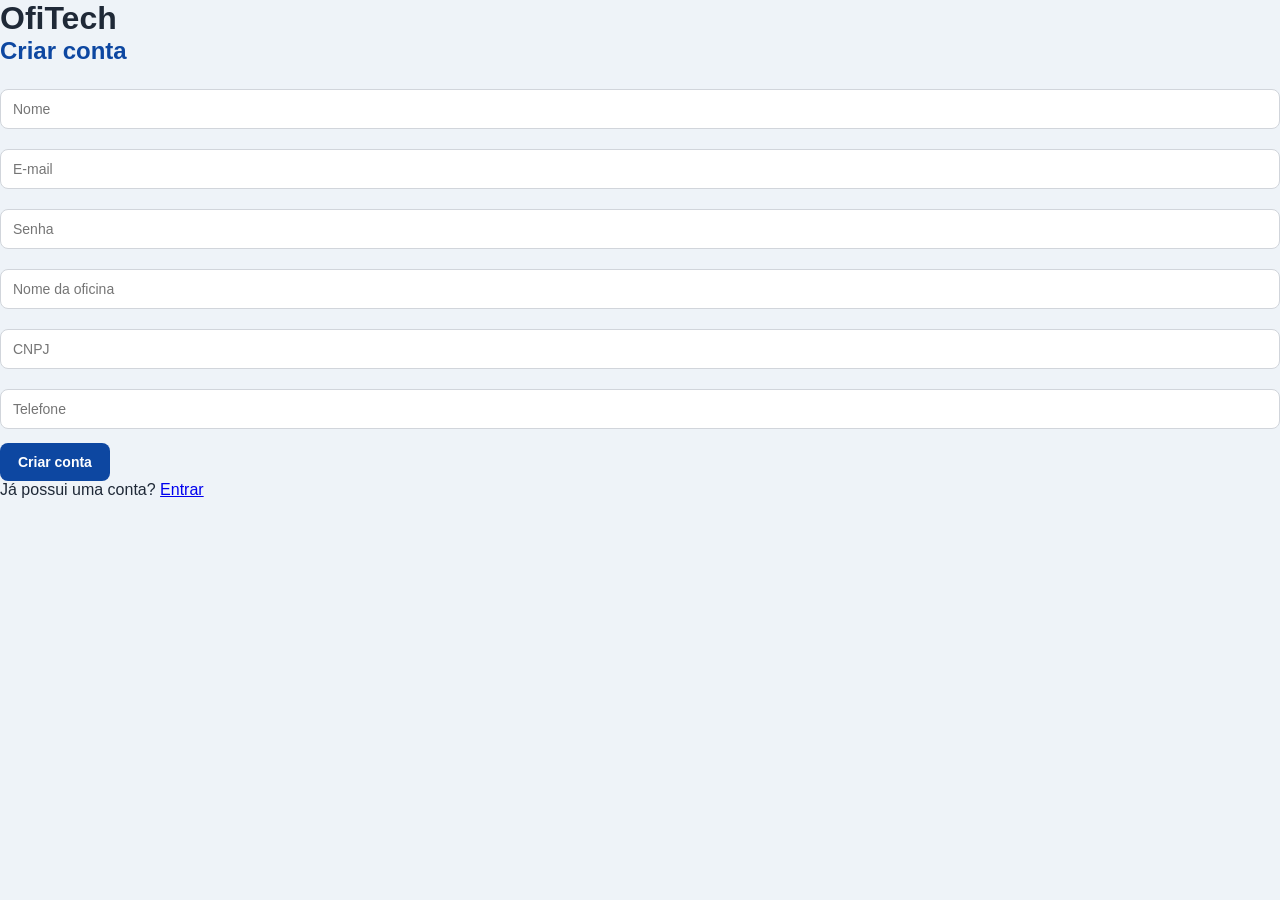
==== ofitech/src/main/resources/static/cadastro.html @ 3eb90c18 "feat: separa dados por oficina e corrige cadastro de empresa" ====
<!DOCTYPE html>
<html lang="pt-BR">

<head>
    <meta charset="UTF-8">
    <meta name="viewport" content="width=device-width, initial-scale=1.0">

    <title>OfiTech - Criar conta</title>

    <link rel="stylesheet" href="style.css">
</head>

<body>

    <div class="login-container">

        <h1>OfiTech</h1>

        <h2>Criar conta</h2>

        <form id="formCadastro">

            <input type="text" id="nome" placeholder="Nome" required>

            <input type="email" id="email" placeholder="E-mail" required>

            <input type="password" id="senha" placeholder="Senha" required>

            <input type="text" id="nomeOficina" placeholder="Nome da oficina" required>

            <input type="text" id="cnpj" placeholder="CNPJ">

            <input type="text" id="telefone" placeholder="Telefone">

            <button type="submit">Criar conta</button>

        </form>

        <p>
            Já possui uma conta?
            <a href="/login.html">Entrar</a>
        </p>

    </div>

    <script>

        document.getElementById("formCadastro").addEventListener("submit", async function(event) {

            event.preventDefault();

            const cadastro = {

                nome: document.getElementById("nome").value,
                email: document.getElementById("email").value,
                senha: document.getElementById("senha").value,
                nomeOficina: document.getElementById("nomeOficina").value,
                cnpj: document.getElementById("cnpj").value,
                telefone: document.getElementById("telefone").value

            };

            try {

                const resposta = await fetch("/cadastro", {

                    method: "POST",

                    headers: {
                        "Content-Type": "application/json"
                    },

                    body: JSON.stringify(cadastro)

                });

                if (resposta.ok) {

                    alert("Conta criada com sucesso!");

                } else {

                    alert("Não foi possível criar a conta.");

                }

            } catch (erro) {

                console.error(erro);

                alert("Erro ao conectar com o OfiTech.");

            }

        });

    </script>

</body>

</html>
---- ofitech/src/main/resources/static/style.css ----
* {
    margin: 0;
    padding: 0;
    box-sizing: border-box;
}

body {
    font-family: Arial, sans-serif;
    background: #eef3f8;
    color: #1f2937;
}

.topo {
    background: linear-gradient(135deg, #0d47a1, #1565c0);
    color: white;
    text-align: center;
    padding: 28px 20px;
    box-shadow: 0 2px 8px #00000020;
}

.topo h1 {
    font-size: 36px;
    margin-bottom: 8px;
    font-weight: 700;
}

.topo p {
    margin-top: 6px;
    font-size: 15px;
    opacity: 0.9;
}

.container {
    width: 92%;
    max-width: 1150px;
    margin: 35px auto;
}

.boas-vindas {
    background: linear-gradient(135deg, #ffffff, #f8fafc);
    padding: 32px;
    border-radius: 16px;
    margin-bottom: 28px;
    border: 1px solid #e5e7eb;
    box-shadow: 0 4px 14px #00000012;
}

.boas-vindas h2 {
    color: #0d47a1;
    font-size: 27px;
    margin-bottom: 10px;
}

.boas-vindas p {
    color: #6b7280;
    font-size: 15px;
    line-height: 1.6;
    margin: 0;
}

.cards {
    display: grid;
    grid-template-columns: repeat(auto-fit, minmax(220px, 1fr));
    gap: 20px;
}

.card {
    background: #ffffff;
    padding: 28px;
    border-radius: 16px;
    border: 1px solid #e5e7eb;
    box-shadow: 0 4px 14px #0000000d;
    transition: 0.2s ease;
}

.card:hover {
    box-shadow: 0 8px 20px #00000014;
    transform: translateY(-3px);
}

.card h3 {
    color: #0d47a1;
    font-size: 20px;
    margin-bottom: 12px;
    font-weight: 700;
}

.card p {
    margin-bottom: 22px;
    color: #6b7280;
    line-height: 1.6;
    min-height: 48px;
}

.card button {
    width: 100%;
    padding: 11px 14px;
}
button {
    background: #0d47a1;
    color: white;
    border: none;
    padding: 11px 18px;
    border-radius: 8px;
    cursor: pointer;
    font-size: 14px;
    font-weight: 600;
    transition: 0.2s ease;
}

button:hover {
    background: #083477;
    transform: translateY(-1px);
}

button:hover {
    background: #083477;
}

button:disabled {
    background: #999;
    cursor: not-allowed;
}

.resultado {
    background: #ffffff;
    padding: 26px;
    border-radius: 16px;
    margin-top: 20px;
    border: 1px solid #e5e7eb;
    box-shadow: 0 5px 16px #0000000d;
    transition: 0.2s ease;
}

.resultado:hover {
    box-shadow: 0 6px 18px #00000014;
}

.resultado h3 {
    color: #0d47a1;
    font-size: 21px;
    margin-bottom: 18px;
    padding-bottom: 12px;
    border-bottom: 1px solid #e5e7eb;
    font-weight: 700;
}

.resultado p {
    margin-bottom: 9px;
    line-height: 1.5;
    color: #4b5563;
}

.resultado strong {
    color: #1f2937;
    font-weight: 600;
}
#listaClientes {
    margin-top: 20px;
}

.cliente {
    border: 1px solid #e5e7eb;
    padding: 20px;
    margin-top: 14px;
    border-radius: 12px;
    background: #ffffff;
    box-shadow: 0 3px 10px #0000000d;
    transition: 0.2s ease;
}

.cliente:hover {
    box-shadow: 0 4px 12px #00000015;
    transform: translateY(-1px);
}
input,
select,
textarea {
    width: 100%;
    padding: 11px 12px;
    margin-top: 6px;
    margin-bottom: 14px;
    border: 1px solid #d1d5db;
    border-radius: 8px;
    font-size: 14px;
    background: #ffffff;
    color: #1f2937;
    outline: none;
    transition: 0.2s ease;
}

input:focus,
select:focus,
textarea:focus {
    border-color: #0d47a1;
    box-shadow: 0 0 0 3px #0d47a118;
}

textarea {
    min-height: 90px;
    resize: vertical;
}
h2 {
    color: #0d47a1;
    margin-bottom: 18px;
    font-size: 24px;
}

h3 {
    color: #1f2937;
    margin-bottom: 12px;
}
button + button {
    margin-left: 8px;
    margin-top: 5px;
}
#listaClientes,
#listaVeiculos,
#listaOrdensServico {
    margin-top: 20px;
}

#listaClientes > div,
#listaVeiculos > div,
#listaOrdensServico > div {
    margin-bottom: 15px;
}
strong {
    color: #0d47a1;
}

.resultado strong {
    font-weight: 600;
}

.resultado p {
    line-height: 1.6;
}
#listaOrdensServico strong {
    font-weight: 600;
}

#listaOrdensServico p:last-child {
    font-size: 18px;
    font-weight: 700;
    color: #0d47a1;
    margin-top: 15px;
}
.status-os {
    display: inline-flex;
    align-items: center;
    padding: 6px 12px;
    border-radius: 20px;
    font-size: 13px;
    font-weight: 700;
    letter-spacing: 0.2px;
    margin-top: 4px;
}

.status-os.aberta {
    background: #dbeafe;
    color: #1d4ed8;
}

.status-os.em-andamento {
    background: #fef3c7;
    color: #92400e;
}

.status-os.concluida,
.status-os.concluída {
    background: #dcfce7;
    color: #166534;
}

.status-os.cancelada {
    background: #fee2e2;
    color: #b91c1c;
}
.cabecalho-secao {
    display: flex;
    justify-content: space-between;
    align-items: center;
    gap: 20px;
    margin-bottom: 25px;
    padding-bottom: 20px;
    border-bottom: 1px solid #e5e7eb;
}

.cabecalho-secao h2 {
    margin-bottom: 6px;
}

.cabecalho-secao p {
    color: #6b7280;
    margin: 0;
}

.cabecalho-secao > div:last-child {
    display: flex;
    gap: 10px;
    flex-wrap: wrap;
}
#formularioOrdemServico {
    background: #f8fafc;
    border: 1px solid #e5e7eb;
    border-radius: 12px;
    padding: 24px;
    margin-bottom: 25px;
}

#formularioOrdemServico h3 {
    color: #0d47a1;
    font-size: 20px;
    margin-bottom: 20px;
    padding-bottom: 12px;
    border-bottom: 1px solid #e5e7eb;
}

#formularioOrdemServico form {
    display: flex;
    flex-direction: column;
}

#formularioOrdemServico label {
    font-weight: 600;
    color: #374151;
    margin-top: 6px;
}

#formularioOrdemServico form button[type="submit"],
#formularioOrdemServico .btn-cancelar {
    min-width: 190px;
    height: 44px;
    padding: 0 20px;
    font-size: 14px;
    font-weight: 600;
    border-radius: 8px;
}

#formularioOrdemServico form button[type="submit"] {
    background: #0d47a1;
    margin-top: 10px;
}

#formularioOrdemServico form button[type="submit"]:hover {
    background: #083477;
    transform: translateY(-1px);
}

#formularioOrdemServico .btn-cancelar {
    background: #e5e7eb;
    color: #374151;
}

#formularioOrdemServico .btn-cancelar:hover {
    background: #d1d5db;
    color: #1f2937;
}
#cadastroVeiculoNaOS {
    background: #ffffff;
    border: 1px solid #dbe3ee;
    border-radius: 10px;
    padding: 20px;
    margin: 10px 0 20px;
}

#cadastroVeiculoNaOS h4 {
    color: #0d47a1;
    font-size: 17px;
    margin-bottom: 16px;
    padding-bottom: 10px;
    border-bottom: 1px solid #e5e7eb;
}

#cadastroVeiculoNaOS label {
    display: block;
    margin-top: 8px;
}
#listaOrdensServico h4 {
    color: #374151;
    font-size: 16px;
    margin-top: 22px;
    margin-bottom: 12px;
}

#listaOrdensServico h4 + div {
    margin-top: 10px;
}

#listaOrdensServico [id^="itensOrdem-"] > div {
    background: #f8fafc;
    border: 1px solid #e5e7eb;
    border-radius: 10px;
    padding: 16px 18px;
    margin-bottom: 10px;
    transition: 0.2s ease;
}

#listaOrdensServico [id^="itensOrdem-"] > div:hover {
    background: #ffffff;
    border-color: #cbd5e1;
    box-shadow: 0 3px 10px #0000000d;
}

#listaOrdensServico [id^="itensOrdem-"] > div p {
    margin-bottom: 10px;
}

#listaOrdensServico [id^="itensOrdem-"] > div strong {
    color: #0d47a1;
}

#listaOrdensServico [id^="itensOrdem-"] > div button {
    font-size: 13px;
    padding: 7px 12px;
    border-radius: 7px;
    font-weight: 600;
}
#listaOrdensServico [id^="itensOrdem-"] > div button:last-of-type {
    background: #fee2e2;
    color: #b91c1c;
}

#listaOrdensServico [id^="itensOrdem-"] > div button:last-of-type:hover {
    background: #fecaca;
}

#listaOrdensServico [id^="itensOrdem-"] > div button + button {
    margin-left: 6px;
}
#listaOrdensServico [id^="itensOrdem-"] > hr {
    border: none;
    border-top: 1px solid #e5e7eb;
    margin: 18px 0 12px;
}

#listaOrdensServico [id^="itensOrdem-"] > p:last-child {
    text-align: right;
    font-size: 18px;
    color: #0d47a1;
    margin-bottom: 0;
}
#listaOrdensServico .resultado > p {
    margin-bottom: 10px;
}

#listaOrdensServico .resultado > p:last-of-type {
    margin-bottom: 0;
}
#listaOrdensServico .resultado > button {
    margin-top: 12px;
    font-size: 13px;
    padding: 9px 14px;
    border-radius: 7px;
}
#listaOrdensServico .resultado p:last-of-type {
    background: #f8fafc;
    border-left: 4px solid #0d47a1;
    padding: 10px 12px;
    border-radius: 6px;
}
.cliente h3 {
    color: #0d47a1;
    font-size: 18px;
    margin-bottom: 12px;
    font-weight: 700;
}
label {
    display: block;
    font-weight: 600;
    color: #374151;
    margin-top: 8px;
    margin-bottom: 4px;
}
.menu {
    display: flex;
    justify-content: center;
    gap: 8px;
    margin-top: 22px;
    flex-wrap: wrap;
}

.menu button {
    background: #ffffff18;
    border: 1px solid #ffffff30;
    padding: 9px 16px;
    border-radius: 7px;
    font-size: 13px;
    font-weight: 600;
}

.menu button:hover {
    background: #ffffff30;
    transform: translateY(-1px);
}
.card {
    position: relative;
    overflow: hidden;
}

.card::before {
    content: "";
    position: absolute;
    top: 0;
    left: 0;
    width: 100%;
    height: 4px;
    background: #0d47a1;
}
.card-clientes::before {
    background: #2563eb;
}
.card-veiculos::before {
    background: #1976d2;
}
.card-os::before {
    background: #3b82f6;
}
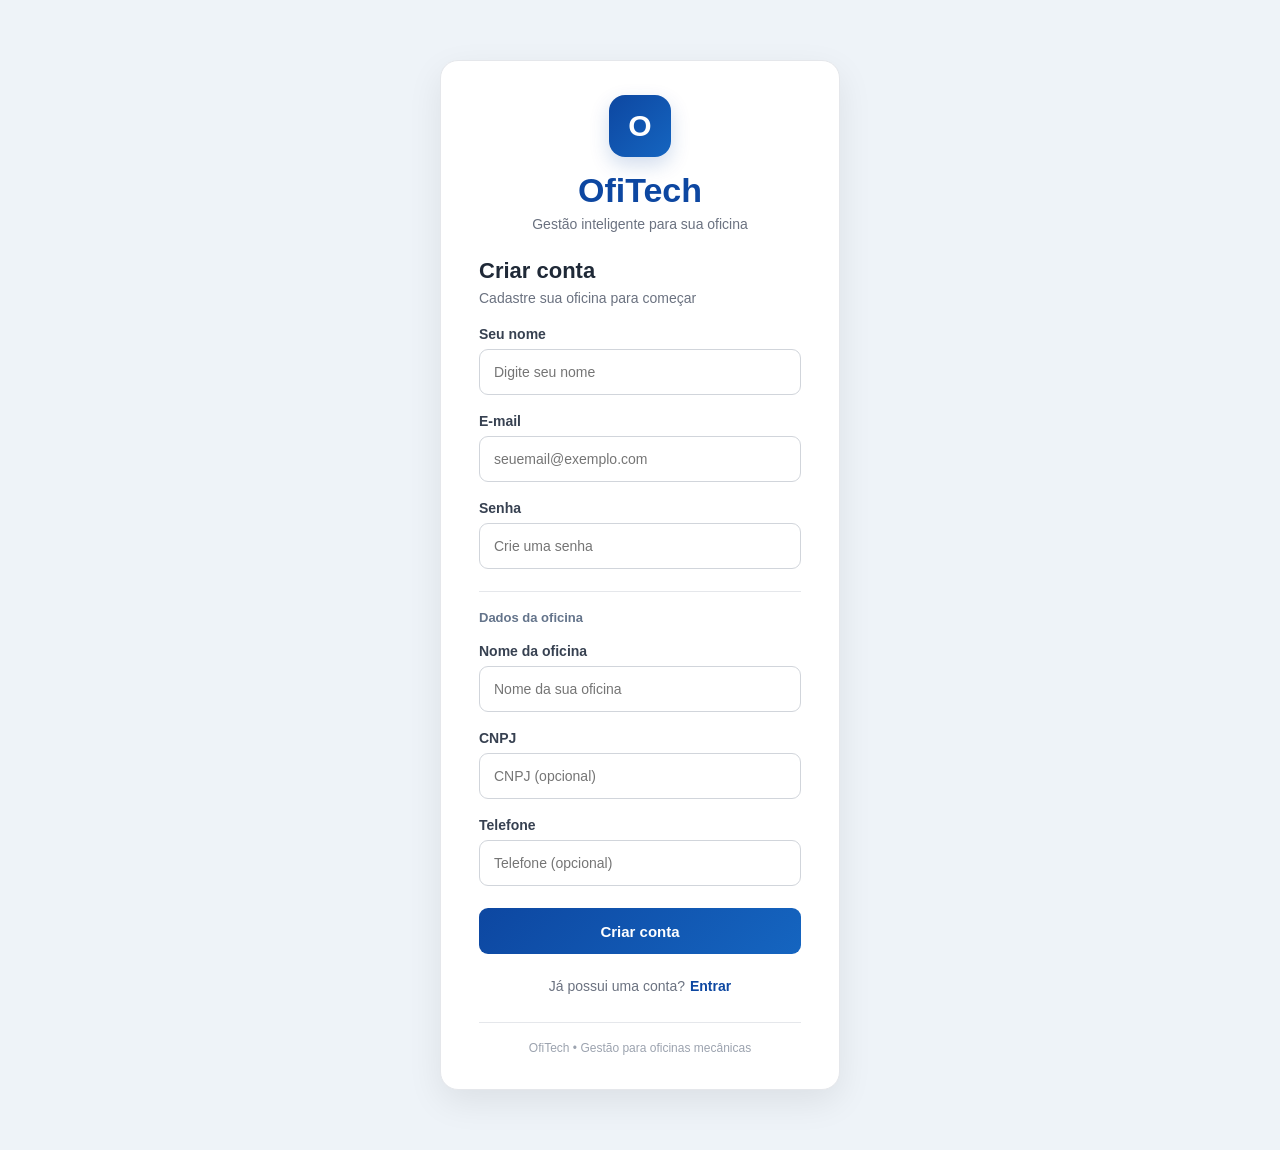
==== commit 31482b21: "feat: prepara OfiTech para deploy" ====
--- a/ofitech/src/main/resources/static/cadastro.html
+++ b/ofitech/src/main/resources/static/cadastro.html
@@ -1,4 +1,3 @@
-
 <!DOCTYPE html>
 <html lang="pt-BR">
 
@@ -13,34 +12,119 @@
 
 <body>
 
-    <div class="login-container">
+    <div class="login-container cadastro-container">
 
-        <h1>OfiTech</h1>
+        <div class="login-logo">
 
-        <h2>Criar conta</h2>
+            <div class="login-logo-icon">
+                O
+            </div>
+
+            <h1>OfiTech</h1>
+
+            <p>Gestão inteligente para sua oficina</p>
+
+        </div>
+
+        <div class="login-titulo">
+
+            <h2>Criar conta</h2>
+
+            <p>
+                Cadastre sua oficina para começar
+            </p>
+
+        </div>
 
         <form id="formCadastro">
 
-            <input type="text" id="nome" placeholder="Nome" required>
+            <label for="nome">
+                Seu nome
+            </label>
 
-            <input type="email" id="email" placeholder="E-mail" required>
+            <input
+                type="text"
+                id="nome"
+                placeholder="Digite seu nome"
+                required
+            >
 
-            <input type="password" id="senha" placeholder="Senha" required>
+            <label for="email">
+                E-mail
+            </label>
 
-            <input type="text" id="nomeOficina" placeholder="Nome da oficina" required>
+            <input
+                type="email"
+                id="email"
+                placeholder="seuemail@exemplo.com"
+                required
+            >
 
-            <input type="text" id="cnpj" placeholder="CNPJ">
+            <label for="senha">
+                Senha
+            </label>
 
-            <input type="text" id="telefone" placeholder="Telefone">
+            <input
+                type="password"
+                id="senha"
+                placeholder="Crie uma senha"
+                required
+            >
 
-            <button type="submit">Criar conta</button>
+            <div class="cadastro-divisao">
+                Dados da oficina
+            </div>
+
+            <label for="nomeOficina">
+                Nome da oficina
+            </label>
+
+            <input
+                type="text"
+                id="nomeOficina"
+                placeholder="Nome da sua oficina"
+                required
+            >
+
+            <label for="cnpj">
+                CNPJ
+            </label>
+
+            <input
+                type="text"
+                id="cnpj"
+                placeholder="CNPJ (opcional)"
+            >
+
+            <label for="telefone">
+                Telefone
+            </label>
+
+            <input
+                type="text"
+                id="telefone"
+                placeholder="Telefone (opcional)"
+            >
+
+            <button type="submit">
+                Criar conta
+            </button>
 
         </form>
 
-        <p>
-            Já possui uma conta?
-            <a href="/login.html">Entrar</a>
-        </p>
+        <div class="login-cadastro">
+
+            <span>Já possui uma conta?</span>
+
+            <a href="/login.html">
+                Entrar
+            </a>
+
+        </div>
+
+        <div class="login-rodape">
+            OfiTech • Gestão para oficinas mecânicas
+        </div>
 
     </div>
 
@@ -99,5 +183,4 @@
 
 </body>
 
-</html>
-
+</html>
--- a/ofitech/src/main/resources/static/style.css
+++ b/ofitech/src/main/resources/static/style.css
@@ -474,25 +474,52 @@
     margin-bottom: 4px;
 }
 .menu {
+    position: relative;
     display: flex;
     justify-content: center;
-    gap: 8px;
+    align-items: center;
+    gap: 10px;
     margin-top: 22px;
-    flex-wrap: wrap;
+    margin-bottom: 10px;
 }
 
 .menu button {
-    background: #ffffff18;
-    border: 1px solid #ffffff30;
-    padding: 9px 16px;
-    border-radius: 7px;
-    font-size: 13px;
-    font-weight: 600;
+    width: 150px;
+    height: 42px;
+    display: flex;
+    align-items: center;
+    justify-content: center;
+    box-sizing: border-box;
+    background: #0d47a1;
+    color: #ffffff;
+    border: 1px solid #0d47a1;
+    border-radius: 8px;
+    font-size: 14px;
+    font-weight: 600;
+    padding: 0;
+    margin: 0;
 }
 
 .menu button:hover {
-    background: #ffffff30;
-    transform: translateY(-1px);
+    background: #083477;
+    border-color: #083477;
+}
+
+.menu button:last-child {
+    position: fixed;
+    top: 15px;
+    right: 20px;
+    width: 75px;
+    height: 34px;
+    background: #fee2e2;
+    color: #b91c1c;
+    border: 1px solid #fecaca;
+    z-index: 1000;
+}
+
+.menu button:last-child:hover {
+    background: #fecaca;
+    color: #991b1b;
 }
 .card {
     position: relative;
@@ -516,4 +543,296 @@
 }
 .card-os::before {
     background: #3b82f6;
+}
+.login-container {
+    width: 90%;
+    max-width: 400px;
+    margin: 60px auto;
+    padding: 34px 38px;
+    background: #ffffff;
+    border: 1px solid #e5e7eb;
+    border-radius: 18px;
+    box-shadow: 0 12px 35px #00000014;
+}
+
+.login-container h1 {
+    text-align: center;
+    color: #0d47a1;
+    font-size: 34px;
+    margin-bottom: 8px;
+    font-weight: 800;
+}
+
+.login-container h2 {
+    text-align: center;
+    color: #374151;
+    font-size: 22px;
+    margin-bottom: 28px;
+}
+
+.login-container input {
+    width: 100%;
+    height: 46px;
+    padding: 0 14px;
+    margin-bottom: 14px;
+    border: 1px solid #d1d5db;
+    border-radius: 9px;
+    font-size: 14px;
+    background: #ffffff;
+    color: #1f2937;
+}
+
+.login-container input:focus {
+    border-color: #0d47a1;
+    box-shadow: 0 0 0 3px #0d47a118;
+}
+
+.login-container button {
+    width: 100%;
+    height: 46px;
+    margin-top: 6px;
+    background: linear-gradient(135deg, #0d47a1, #1565c0);
+    border-radius: 9px;
+    font-size: 15px;
+}
+
+.login-container button:hover {
+    background: linear-gradient(135deg, #083477, #0d47a1);
+    transform: translateY(-1px);
+}
+
+.login-container > p:last-child {
+    text-align: center;
+    margin-top: 24px;
+    color: #6b7280;
+    font-size: 14px;
+}
+
+.login-container a {
+    color: #0d47a1;
+    font-weight: 600;
+    text-decoration: none;
+}
+
+.login-container a:hover {
+    text-decoration: underline;
+}
+
+.mensagem-erro {
+    background: #fef2f2;
+    border: 1px solid #fecaca;
+    color: #b91c1c;
+    padding: 12px 14px;
+    border-radius: 9px;
+    margin-bottom: 18px;
+    font-size: 14px;
+    text-align: center;
+}
+
+.login-erro {
+    text-align: center;
+}
+
+.login-erro .icone-erro {
+    width: 58px;
+    height: 58px;
+    margin: 0 auto 20px;
+    border-radius: 50%;
+    background: #fee2e2;
+    color: #b91c1c;
+    display: flex;
+    align-items: center;
+    justify-content: center;
+    font-size: 28px;
+    font-weight: 700;
+}
+
+.login-erro h2 {
+    margin-bottom: 12px;
+}
+
+.login-erro p {
+    color: #6b7280;
+    line-height: 1.6;
+    margin-bottom: 25px;
+}
+
+.login-erro a {
+    display: inline-flex;
+    align-items: center;
+    justify-content: center;
+    width: 100%;
+    height: 46px;
+    background: linear-gradient(135deg, #0d47a1, #1565c0);
+    color: #ffffff;
+    border-radius: 9px;
+    text-decoration: none;
+    font-size: 14px;
+    font-weight: 600;
+}
+
+.login-erro a:hover {
+    background: linear-gradient(135deg, #083477, #0d47a1);
+}
+.login-logo {
+    text-align: center;
+    margin-bottom: 26px;
+}
+
+.login-logo-icon {
+    width: 62px;
+    height: 62px;
+    margin: 0 auto 14px;
+    display: flex;
+    align-items: center;
+    justify-content: center;
+    border-radius: 16px;
+    background: linear-gradient(135deg, #0d47a1, #1565c0);
+    color: #ffffff;
+    font-size: 30px;
+    font-weight: 800;
+    box-shadow: 0 8px 20px #0d47a130;
+}
+
+.login-logo h1 {
+    margin-bottom: 6px;
+}
+
+.login-logo p {
+    color: #6b7280;
+    font-size: 14px;
+}
+
+.login-titulo {
+    margin-bottom: 20px;
+}
+
+.login-titulo h2 {
+    text-align: left;
+    margin-bottom: 6px;
+    color: #1f2937;
+}
+
+.login-titulo p {
+    color: #6b7280;
+    font-size: 14px;
+}
+
+.login-container form label {
+    display: block;
+    margin-top: 4px;
+    margin-bottom: 7px;
+    color: #374151;
+    font-size: 14px;
+    font-weight: 600;
+}
+
+.login-container form input {
+    margin-top: 0;
+}
+
+.login-container form button {
+    margin-top: 8px;
+}
+
+.login-cadastro {
+    display: flex;
+    justify-content: center;
+    align-items: center;
+    gap: 5px;
+    margin-top: 24px;
+    color: #6b7280;
+    font-size: 14px;
+}
+
+.login-cadastro a {
+    color: #0d47a1;
+    font-weight: 700;
+}
+
+.login-rodape {
+    margin-top: 28px;
+    padding-top: 18px;
+    border-top: 1px solid #e5e7eb;
+    text-align: center;
+    color: #9ca3af;
+    font-size: 12px;
+}
+/* TELA INICIAL */
+
+.boas-vindas {
+    text-align: center;
+    padding: 38px 30px;
+}
+
+.boas-vindas h2 {
+    font-size: 28px;
+    margin-bottom: 10px;
+}
+
+.boas-vindas p {
+    max-width: 650px;
+    margin: 0 auto;
+}
+
+.cards {
+    grid-template-columns: repeat(3, 1fr);
+    align-items: stretch;
+}
+
+.card {
+    min-height: 230px;
+    display: flex;
+    flex-direction: column;
+}
+
+.card h3 {
+    margin-top: 4px;
+}
+
+.card p {
+    flex: 1;
+}
+
+.card button {
+    margin-top: auto;
+    height: 44px;
+}
+.cadastro-divisao {
+    margin: 8px 0 18px;
+    padding-top: 18px;
+    border-top: 1px solid #e5e7eb;
+    color: #64748b;
+    font-size: 13px;
+    font-weight: 700;
+}
+.boas-vindas {
+    text-align: left;
+    padding: 32px 34px;
+}
+
+.boas-vindas-texto {
+    max-width: 700px;
+}
+
+.boas-vindas-tag {
+    display: inline-block;
+    margin-bottom: 8px;
+    color: #1565c0;
+    font-size: 11px;
+    font-weight: 700;
+    letter-spacing: 1px;
+}
+
+.boas-vindas h2 {
+    margin-bottom: 8px;
+    color: #1e293b;
+    font-size: 28px;
+}
+
+.boas-vindas p {
+    margin: 0;
+    color: #64748b;
+    font-size: 15px;
+    line-height: 1.6;
 }
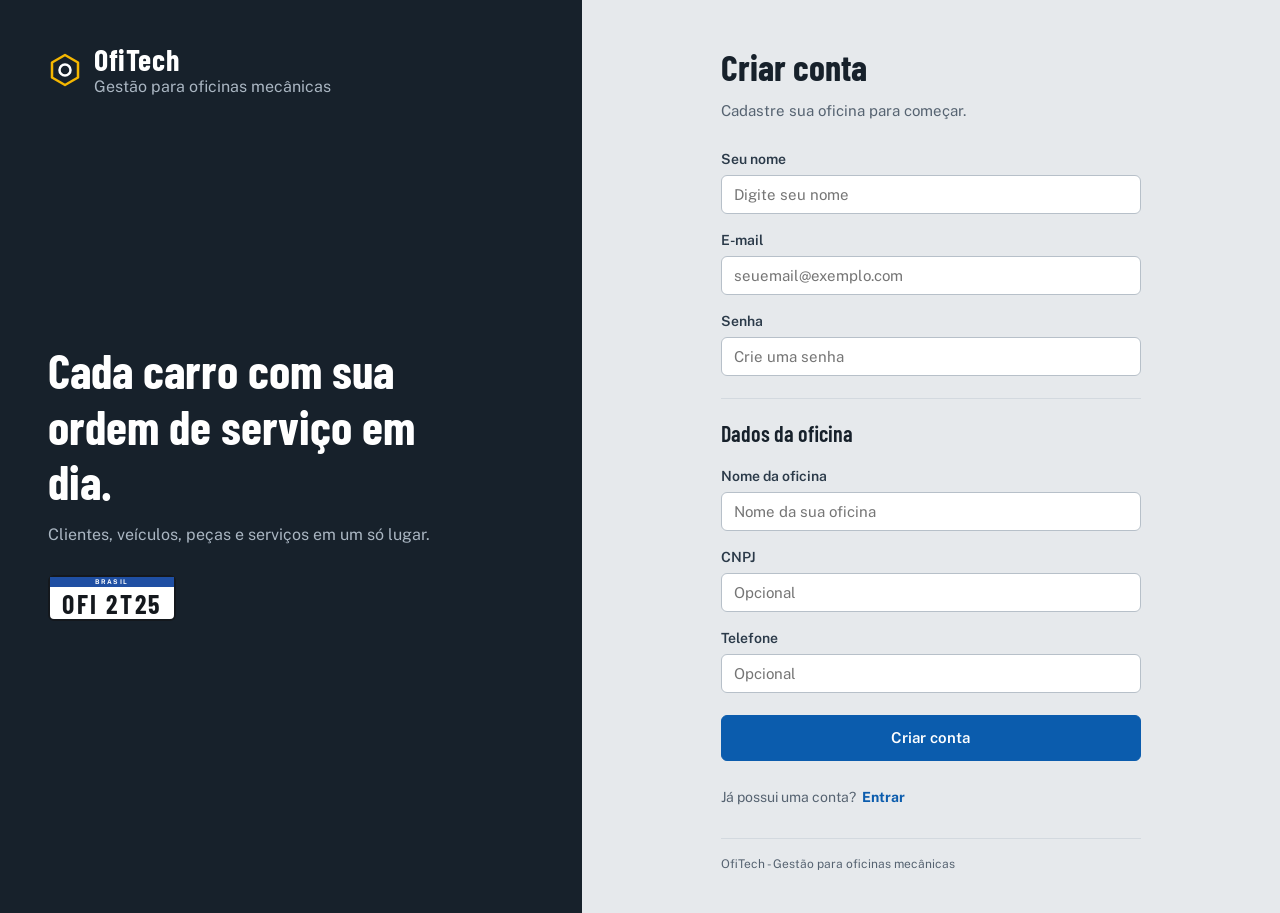
==== commit 5c1031d7: "Novo visual do front-end e PDF da ordem de serviço redesenhado" ====
--- a/ofitech/src/main/resources/static/cadastro.html
+++ b/ofitech/src/main/resources/static/cadastro.html
@@ -7,126 +7,91 @@
 
     <title>OfiTech - Criar conta</title>
 
+    <link rel="preconnect" href="https://fonts.googleapis.com">
+    <link rel="preconnect" href="https://fonts.gstatic.com" crossorigin>
+    <link href="https://fonts.googleapis.com/css2?family=Barlow+Condensed:wght@600;700&family=Public+Sans:wght@400;600;700&display=swap" rel="stylesheet">
     <link rel="stylesheet" href="style.css">
 </head>
 
 <body>
 
-    <div class="login-container cadastro-container">
+<div class="login-pagina">
 
-        <div class="login-logo">
+    <aside class="login-lateral">
+        <div class="marca">
+            <svg width="34" height="34" viewBox="0 0 34 34" aria-hidden="true">
+                <path d="M17 2l13 7.5v15L17 32 4 24.5v-15z" fill="none" stroke="#f5b700" stroke-width="2.5" stroke-linejoin="round"/>
+                <circle cx="17" cy="17" r="5.5" fill="none" stroke="#ffffff" stroke-width="2.5"/>
+            </svg>
+            <div><h1>OfiTech</h1><p>Gestão para oficinas mecânicas</p></div>
+        </div>
+        <div>
+            <h2>Cada carro com sua ordem de serviço em dia.</h2>
+            <p>Clientes, veículos, peças e serviços em um só lugar.</p>
+            <span class="placa" aria-hidden="true">OFI 2T25</span>
+        </div>
+        <span></span>
+    </aside>
 
-            <div class="login-logo-icon">
-                O
+    <main class="login-principal">
+
+        <div class="login-container cadastro-container">
+
+            <div class="login-titulo">
+                <h1>Criar conta</h1>
+                <p>Cadastre sua oficina para começar.</p>
             </div>
 
-            <h1>OfiTech</h1>
+            <form id="formCadastro">
 
-            <p>Gestão inteligente para sua oficina</p>
+                <div>
+                    <label for="nome">Seu nome</label>
+                    <input type="text" id="nome" placeholder="Digite seu nome" required>
+                </div>
+
+                <div>
+                    <label for="email">E-mail</label>
+                    <input type="email" id="email" placeholder="seuemail@exemplo.com" required>
+                </div>
+
+                <div>
+                    <label for="senha">Senha</label>
+                    <input type="password" id="senha" placeholder="Crie uma senha" required>
+                </div>
+
+                <div class="cadastro-divisao">Dados da oficina</div>
+
+                <div>
+                    <label for="nomeOficina">Nome da oficina</label>
+                    <input type="text" id="nomeOficina" placeholder="Nome da sua oficina" required>
+                </div>
+
+                <div>
+                    <label for="cnpj">CNPJ</label>
+                    <input type="text" id="cnpj" placeholder="Opcional">
+                </div>
+
+                <div>
+                    <label for="telefone">Telefone</label>
+                    <input type="text" id="telefone" placeholder="Opcional">
+                </div>
+
+                <button type="submit">Criar conta</button>
+
+            </form>
+
+            <div class="login-cadastro">
+                <span>Já possui uma conta?</span>
+                <a href="/login.html">Entrar</a>
+            </div>
+
+            <div class="login-rodape">OfiTech - Gestão para oficinas mecânicas</div>
 
         </div>
 
-        <div class="login-titulo">
+    </main>
 
-            <h2>Criar conta</h2>
-
-            <p>
-                Cadastre sua oficina para começar
-            </p>
-
-        </div>
-
-        <form id="formCadastro">
-
-            <label for="nome">
-                Seu nome
-            </label>
-
-            <input
-                type="text"
-                id="nome"
-                placeholder="Digite seu nome"
-                required
-            >
-
-            <label for="email">
-                E-mail
-            </label>
-
-            <input
-                type="email"
-                id="email"
-                placeholder="seuemail@exemplo.com"
-                required
-            >
-
-            <label for="senha">
-                Senha
-            </label>
-
-            <input
-                type="password"
-                id="senha"
-                placeholder="Crie uma senha"
-                required
-            >
-
-            <div class="cadastro-divisao">
-                Dados da oficina
-            </div>
-
-            <label for="nomeOficina">
-                Nome da oficina
-            </label>
-
-            <input
-                type="text"
-                id="nomeOficina"
-                placeholder="Nome da sua oficina"
-                required
-            >
-
-            <label for="cnpj">
-                CNPJ
-            </label>
-
-            <input
-                type="text"
-                id="cnpj"
-                placeholder="CNPJ (opcional)"
-            >
-
-            <label for="telefone">
-                Telefone
-            </label>
-
-            <input
-                type="text"
-                id="telefone"
-                placeholder="Telefone (opcional)"
-            >
-
-            <button type="submit">
-                Criar conta
-            </button>
-
-        </form>
-
-        <div class="login-cadastro">
-
-            <span>Já possui uma conta?</span>
-
-            <a href="/login.html">
-                Entrar
-            </a>
-
-        </div>
-
-        <div class="login-rodape">
-            OfiTech • Gestão para oficinas mecânicas
-        </div>
-
-    </div>
+</div>
 
     <script>
 
--- a/ofitech/src/main/resources/static/style.css
+++ b/ofitech/src/main/resources/static/style.css
@@ -1,838 +1,733 @@
-* {
-    margin: 0;
-    padding: 0;
-    box-sizing: border-box;
-}
+/* ==========================================================
+   OfiTech - visual de oficina
+   ========================================================== */
+
+:root {
+    --aco-900: #17212b;
+    --aco-700: #2b3a49;
+    --aco-500: #566371;
+    --concreto: #e6e9ec;
+    --papel: #ffffff;
+    --papel-suave: #f5f7f9;
+    --linha: #d3d9df;
+    --texto: #1d2630;
+    --azul: #0b5cad;
+    --azul-escuro: #084a8d;
+    --sinal: #f5b700;
+    --perigo: #b42318;
+    --perigo-fundo: #fdecea;
+    --perigo-borda: #e8b7b2;
+
+    --fonte-titulo: "Barlow Condensed", "Arial Narrow", Arial, sans-serif;
+    --fonte-texto: "Public Sans", system-ui, -apple-system, "Segoe UI", Arial, sans-serif;
+}
+
+* { margin: 0; padding: 0; box-sizing: border-box; }
 
 body {
-    font-family: Arial, sans-serif;
-    background: #eef3f8;
-    color: #1f2937;
-}
-
-.topo {
-    background: linear-gradient(135deg, #0d47a1, #1565c0);
-    color: white;
-    text-align: center;
-    padding: 28px 20px;
-    box-shadow: 0 2px 8px #00000020;
-}
-
-.topo h1 {
-    font-size: 36px;
-    margin-bottom: 8px;
-    font-weight: 700;
-}
-
-.topo p {
-    margin-top: 6px;
+    font-family: var(--fonte-texto);
     font-size: 15px;
-    opacity: 0.9;
-}
-
-.container {
-    width: 92%;
-    max-width: 1150px;
-    margin: 35px auto;
-}
-
-.boas-vindas {
-    background: linear-gradient(135deg, #ffffff, #f8fafc);
-    padding: 32px;
-    border-radius: 16px;
-    margin-bottom: 28px;
-    border: 1px solid #e5e7eb;
-    box-shadow: 0 4px 14px #00000012;
-}
-
-.boas-vindas h2 {
-    color: #0d47a1;
-    font-size: 27px;
-    margin-bottom: 10px;
-}
-
-.boas-vindas p {
-    color: #6b7280;
-    font-size: 15px;
-    line-height: 1.6;
-    margin: 0;
-}
-
-.cards {
-    display: grid;
-    grid-template-columns: repeat(auto-fit, minmax(220px, 1fr));
-    gap: 20px;
-}
-
-.card {
-    background: #ffffff;
-    padding: 28px;
-    border-radius: 16px;
-    border: 1px solid #e5e7eb;
-    box-shadow: 0 4px 14px #0000000d;
-    transition: 0.2s ease;
-}
-
-.card:hover {
-    box-shadow: 0 8px 20px #00000014;
-    transform: translateY(-3px);
-}
-
-.card h3 {
-    color: #0d47a1;
-    font-size: 20px;
-    margin-bottom: 12px;
-    font-weight: 700;
-}
-
-.card p {
-    margin-bottom: 22px;
-    color: #6b7280;
-    line-height: 1.6;
-    min-height: 48px;
-}
-
-.card button {
-    width: 100%;
-    padding: 11px 14px;
-}
+    line-height: 1.5;
+    background: var(--concreto);
+    color: var(--texto);
+}
+
+h2, h3, h4 {
+    font-family: var(--fonte-titulo);
+    color: var(--aco-900);
+    font-weight: 600;
+    line-height: 1.15;
+}
+
+h2 { font-size: 32px; margin-bottom: 6px; }
+h3 { font-size: 24px; margin-bottom: 12px; }
+h4 { font-size: 20px; margin-bottom: 10px; }
+
+/* ---------- Botões ---------- */
+
 button {
-    background: #0d47a1;
-    color: white;
-    border: none;
-    padding: 11px 18px;
-    border-radius: 8px;
-    cursor: pointer;
+    font-family: var(--fonte-texto);
     font-size: 14px;
     font-weight: 600;
-    transition: 0.2s ease;
-}
-
-button:hover {
-    background: #083477;
-    transform: translateY(-1px);
-}
-
-button:hover {
-    background: #083477;
-}
-
-button:disabled {
-    background: #999;
-    cursor: not-allowed;
-}
-
-.resultado {
-    background: #ffffff;
-    padding: 26px;
-    border-radius: 16px;
-    margin-top: 20px;
-    border: 1px solid #e5e7eb;
-    box-shadow: 0 5px 16px #0000000d;
-    transition: 0.2s ease;
-}
-
-.resultado:hover {
-    box-shadow: 0 6px 18px #00000014;
-}
-
-.resultado h3 {
-    color: #0d47a1;
-    font-size: 21px;
-    margin-bottom: 18px;
-    padding-bottom: 12px;
-    border-bottom: 1px solid #e5e7eb;
-    font-weight: 700;
-}
-
-.resultado p {
-    margin-bottom: 9px;
-    line-height: 1.5;
-    color: #4b5563;
-}
-
-.resultado strong {
-    color: #1f2937;
-    font-weight: 600;
-}
-#listaClientes {
-    margin-top: 20px;
-}
-
-.cliente {
-    border: 1px solid #e5e7eb;
-    padding: 20px;
-    margin-top: 14px;
-    border-radius: 12px;
-    background: #ffffff;
-    box-shadow: 0 3px 10px #0000000d;
-    transition: 0.2s ease;
-}
-
-.cliente:hover {
-    box-shadow: 0 4px 12px #00000015;
-    transform: translateY(-1px);
-}
-input,
-select,
-textarea {
-    width: 100%;
-    padding: 11px 12px;
-    margin-top: 6px;
-    margin-bottom: 14px;
-    border: 1px solid #d1d5db;
-    border-radius: 8px;
-    font-size: 14px;
-    background: #ffffff;
-    color: #1f2937;
-    outline: none;
-    transition: 0.2s ease;
-}
-
-input:focus,
-select:focus,
-textarea:focus {
-    border-color: #0d47a1;
-    box-shadow: 0 0 0 3px #0d47a118;
-}
-
-textarea {
-    min-height: 90px;
-    resize: vertical;
-}
-h2 {
-    color: #0d47a1;
-    margin-bottom: 18px;
-    font-size: 24px;
-}
-
-h3 {
-    color: #1f2937;
-    margin-bottom: 12px;
-}
-button + button {
-    margin-left: 8px;
-    margin-top: 5px;
-}
-#listaClientes,
-#listaVeiculos,
-#listaOrdensServico {
-    margin-top: 20px;
-}
-
-#listaClientes > div,
-#listaVeiculos > div,
-#listaOrdensServico > div {
-    margin-bottom: 15px;
-}
-strong {
-    color: #0d47a1;
-}
-
-.resultado strong {
-    font-weight: 600;
-}
-
-.resultado p {
-    line-height: 1.6;
-}
-#listaOrdensServico strong {
-    font-weight: 600;
-}
-
-#listaOrdensServico p:last-child {
-    font-size: 18px;
-    font-weight: 700;
-    color: #0d47a1;
-    margin-top: 15px;
-}
-.status-os {
-    display: inline-flex;
-    align-items: center;
-    padding: 6px 12px;
-    border-radius: 20px;
-    font-size: 13px;
-    font-weight: 700;
-    letter-spacing: 0.2px;
-    margin-top: 4px;
-}
-
-.status-os.aberta {
-    background: #dbeafe;
-    color: #1d4ed8;
-}
-
-.status-os.em-andamento {
-    background: #fef3c7;
-    color: #92400e;
-}
-
-.status-os.concluida,
-.status-os.concluída {
-    background: #dcfce7;
-    color: #166534;
-}
-
-.status-os.cancelada {
-    background: #fee2e2;
-    color: #b91c1c;
-}
-.cabecalho-secao {
-    display: flex;
-    justify-content: space-between;
-    align-items: center;
-    gap: 20px;
-    margin-bottom: 25px;
-    padding-bottom: 20px;
-    border-bottom: 1px solid #e5e7eb;
-}
-
-.cabecalho-secao h2 {
-    margin-bottom: 6px;
-}
-
-.cabecalho-secao p {
-    color: #6b7280;
-    margin: 0;
-}
-
-.cabecalho-secao > div:last-child {
-    display: flex;
-    gap: 10px;
-    flex-wrap: wrap;
-}
-#formularioOrdemServico {
-    background: #f8fafc;
-    border: 1px solid #e5e7eb;
-    border-radius: 12px;
-    padding: 24px;
-    margin-bottom: 25px;
-}
-
-#formularioOrdemServico h3 {
-    color: #0d47a1;
-    font-size: 20px;
-    margin-bottom: 20px;
-    padding-bottom: 12px;
-    border-bottom: 1px solid #e5e7eb;
-}
-
-#formularioOrdemServico form {
-    display: flex;
-    flex-direction: column;
-}
-
-#formularioOrdemServico label {
-    font-weight: 600;
-    color: #374151;
-    margin-top: 6px;
-}
-
-#formularioOrdemServico form button[type="submit"],
-#formularioOrdemServico .btn-cancelar {
-    min-width: 190px;
-    height: 44px;
-    padding: 0 20px;
-    font-size: 14px;
-    font-weight: 600;
-    border-radius: 8px;
-}
-
-#formularioOrdemServico form button[type="submit"] {
-    background: #0d47a1;
-    margin-top: 10px;
-}
-
-#formularioOrdemServico form button[type="submit"]:hover {
-    background: #083477;
-    transform: translateY(-1px);
-}
-
-#formularioOrdemServico .btn-cancelar {
-    background: #e5e7eb;
-    color: #374151;
-}
-
-#formularioOrdemServico .btn-cancelar:hover {
-    background: #d1d5db;
-    color: #1f2937;
-}
-#cadastroVeiculoNaOS {
-    background: #ffffff;
-    border: 1px solid #dbe3ee;
-    border-radius: 10px;
-    padding: 20px;
-    margin: 10px 0 20px;
-}
-
-#cadastroVeiculoNaOS h4 {
-    color: #0d47a1;
-    font-size: 17px;
-    margin-bottom: 16px;
-    padding-bottom: 10px;
-    border-bottom: 1px solid #e5e7eb;
-}
-
-#cadastroVeiculoNaOS label {
-    display: block;
-    margin-top: 8px;
-}
-#listaOrdensServico h4 {
-    color: #374151;
-    font-size: 16px;
-    margin-top: 22px;
-    margin-bottom: 12px;
-}
-
-#listaOrdensServico h4 + div {
-    margin-top: 10px;
-}
-
-#listaOrdensServico [id^="itensOrdem-"] > div {
-    background: #f8fafc;
-    border: 1px solid #e5e7eb;
-    border-radius: 10px;
-    padding: 16px 18px;
-    margin-bottom: 10px;
-    transition: 0.2s ease;
-}
-
-#listaOrdensServico [id^="itensOrdem-"] > div:hover {
-    background: #ffffff;
-    border-color: #cbd5e1;
-    box-shadow: 0 3px 10px #0000000d;
-}
-
-#listaOrdensServico [id^="itensOrdem-"] > div p {
-    margin-bottom: 10px;
-}
-
-#listaOrdensServico [id^="itensOrdem-"] > div strong {
-    color: #0d47a1;
-}
-
-#listaOrdensServico [id^="itensOrdem-"] > div button {
-    font-size: 13px;
-    padding: 7px 12px;
-    border-radius: 7px;
-    font-weight: 600;
-}
-#listaOrdensServico [id^="itensOrdem-"] > div button:last-of-type {
-    background: #fee2e2;
-    color: #b91c1c;
-}
-
-#listaOrdensServico [id^="itensOrdem-"] > div button:last-of-type:hover {
-    background: #fecaca;
-}
-
-#listaOrdensServico [id^="itensOrdem-"] > div button + button {
-    margin-left: 6px;
-}
-#listaOrdensServico [id^="itensOrdem-"] > hr {
-    border: none;
-    border-top: 1px solid #e5e7eb;
-    margin: 18px 0 12px;
-}
-
-#listaOrdensServico [id^="itensOrdem-"] > p:last-child {
-    text-align: right;
-    font-size: 18px;
-    color: #0d47a1;
-    margin-bottom: 0;
-}
-#listaOrdensServico .resultado > p {
-    margin-bottom: 10px;
-}
-
-#listaOrdensServico .resultado > p:last-of-type {
-    margin-bottom: 0;
-}
-#listaOrdensServico .resultado > button {
-    margin-top: 12px;
-    font-size: 13px;
-    padding: 9px 14px;
-    border-radius: 7px;
-}
-#listaOrdensServico .resultado p:last-of-type {
-    background: #f8fafc;
-    border-left: 4px solid #0d47a1;
-    padding: 10px 12px;
+    min-height: 40px;
+    padding: 9px 16px;
+    border: 1px solid var(--azul);
     border-radius: 6px;
-}
-.cliente h3 {
-    color: #0d47a1;
-    font-size: 18px;
-    margin-bottom: 12px;
-    font-weight: 700;
-}
+    background: var(--azul);
+    color: #ffffff;
+    cursor: pointer;
+    transition: background-color 0.15s, border-color 0.15s;
+}
+
+button:hover { background: var(--azul-escuro); border-color: var(--azul-escuro); }
+
+button:disabled { background: #b9c0c7; border-color: #b9c0c7; cursor: not-allowed; }
+
+button[onclick*="cancelar"],
+button[onclick*="fechar"],
+button[onclick^="editar"],
+button[onclick^="listar"],
+button[onclick^="exportar"],
+button.btn-sec {
+    background: var(--papel);
+    color: var(--texto);
+    border-color: var(--linha);
+}
+
+button[onclick*="cancelar"]:hover,
+button[onclick*="fechar"]:hover,
+button[onclick^="editar"]:hover,
+button[onclick^="listar"]:hover,
+button[onclick^="exportar"]:hover,
+button.btn-sec:hover {
+    background: var(--papel-suave);
+    border-color: var(--aco-500);
+}
+
+button[onclick^="excluir"] {
+    background: var(--papel);
+    color: var(--perigo);
+    border-color: var(--perigo-borda);
+}
+
+button[onclick^="excluir"]:hover {
+    background: var(--perigo-fundo);
+    border-color: var(--perigo);
+}
+
+button:focus-visible,
+a:focus-visible,
+input:focus-visible,
+select:focus-visible,
+textarea:focus-visible {
+    outline: 3px solid var(--sinal);
+    outline-offset: 2px;
+}
+
+/* ---------- Formulários ---------- */
+
 label {
     display: block;
     font-weight: 600;
-    color: #374151;
-    margin-top: 8px;
-    margin-bottom: 4px;
-}
+    font-size: 14px;
+    color: var(--aco-700);
+    margin-bottom: 5px;
+}
+
+input, select, textarea {
+    width: 100%;
+    font-family: var(--fonte-texto);
+    font-size: 15px;
+    padding: 10px 12px;
+    border: 1px solid #b7c0c9;
+    border-radius: 6px;
+    background: var(--papel);
+    color: var(--texto);
+    transition: border-color 0.15s, box-shadow 0.15s;
+}
+
+input:focus, select:focus, textarea:focus {
+    outline: none;
+    border-color: var(--azul);
+    box-shadow: 0 0 0 3px rgba(11, 92, 173, 0.18);
+}
+
+textarea { min-height: 90px; resize: vertical; }
+
+input[type="file"] { padding: 8px; background: var(--papel-suave); }
+
+.grade-form {
+    display: grid;
+    grid-template-columns: repeat(2, minmax(0, 1fr));
+    gap: 16px 20px;
+}
+
+.campo-largo, .form-acoes { grid-column: 1 / -1; }
+
+.form-acoes { display: flex; flex-wrap: wrap; gap: 10px; padding-top: 4px; }
+
+.logo-preview {
+    display: none;
+    max-width: 200px;
+    max-height: 120px;
+    margin-top: 10px;
+    border: 1px solid var(--linha);
+    border-radius: 6px;
+}
+
+[id^="editarOrdem-"] > div,
+[id^="editarItem-"] > div,
+[id^="formularioItem-"],
+#cadastroVeiculoNaOS {
+    display: flex;
+    flex-wrap: wrap;
+    align-items: flex-end;
+    gap: 8px 10px;
+    margin-top: 14px;
+    padding: 18px;
+    background: var(--papel-suave);
+    border: 1px solid var(--linha);
+    border-radius: 8px;
+}
+
+[id^="editarOrdem-"] > div > label,
+[id^="editarItem-"] > div > label,
+[id^="formularioItem-"] > label,
+[id^="formularioItem-"] > h4,
+#cadastroVeiculoNaOS > label,
+#cadastroVeiculoNaOS > h4 {
+    flex-basis: 100%;
+    margin-bottom: 0;
+}
+
+[id^="editarOrdem-"] > div > input,
+[id^="editarOrdem-"] > div > select,
+[id^="editarOrdem-"] > div > textarea,
+[id^="editarItem-"] > div > input,
+[id^="editarItem-"] > div > select,
+[id^="formularioItem-"] > input,
+[id^="formularioItem-"] > select,
+#cadastroVeiculoNaOS > input {
+    flex-basis: 100%;
+    margin-bottom: 6px;
+}
+
+/* ---------- Topo ---------- */
+
+.topo { background: var(--aco-900); color: #ffffff; }
+
+.topo-conteudo {
+    display: flex;
+    align-items: stretch;
+    gap: 32px;
+    max-width: 1180px;
+    margin: 0 auto;
+    padding: 0 24px;
+}
+
+.marca { display: flex; align-items: center; gap: 12px; padding: 14px 0; }
+.marca svg { flex: none; }
+
+.marca h1 {
+    font-family: var(--fonte-titulo);
+    font-size: 30px;
+    font-weight: 700;
+    letter-spacing: 0.02em;
+    line-height: 1;
+}
+
+.marca p { margin-top: 3px; font-size: 12px; color: #aab6c2; line-height: 1.2; }
+
 .menu {
+    display: flex;
+    align-items: stretch;
+    flex: 1;
+    gap: 2px;
+    overflow-x: auto;
+    scrollbar-width: none;
+}
+
+.menu button {
+    flex: none;
+    min-height: 0;
+    padding: 0 16px;
+    border: none;
+    border-bottom: 3px solid transparent;
+    border-radius: 0;
+    background: transparent;
+    color: #c3ced9;
+    font-size: 14px;
+}
+
+.menu button:hover { background: rgba(255, 255, 255, 0.06); color: #ffffff; }
+
+.menu button.ativo { color: #ffffff; border-bottom-color: var(--sinal); }
+
+.menu button.sair { margin-left: auto; color: #aab6c2; }
+
+/* ---------- Estrutura da página ---------- */
+
+.container { width: 92%; max-width: 1180px; margin: 32px auto 56px; }
+
+.painel {
+    background: var(--papel);
+    border: 1px solid var(--linha);
+    border-radius: 10px;
+    padding: 28px 30px;
+}
+
+.cabecalho-secao {
+    display: flex;
+    justify-content: space-between;
+    align-items: flex-end;
+    gap: 20px;
+    margin-bottom: 24px;
+    padding-bottom: 20px;
+    border-bottom: 1px solid var(--linha);
+}
+
+.cabecalho-secao p { color: var(--aco-500); }
+
+.cabecalho-secao > div:last-child { display: flex; flex-wrap: wrap; gap: 10px; }
+
+.formulario-bloco {
+    margin-bottom: 26px;
+    padding: 24px;
+    background: var(--papel-suave);
+    border: 1px solid var(--linha);
+    border-radius: 8px;
+}
+
+.formulario-bloco > h3 { margin-bottom: 18px; }
+
+/* ---------- Tela inicial ---------- */
+
+.boas-vindas { margin-bottom: 26px; }
+
+.boas-vindas h2 { font-size: 44px; font-weight: 700; margin-bottom: 8px; }
+
+.boas-vindas p { max-width: 560px; color: var(--aco-500); font-size: 16px; }
+
+.atalhos {
+    display: grid;
+    grid-template-columns: 1.6fr 1fr;
+    grid-template-rows: 1fr 1fr;
+    gap: 16px;
+}
+
+.atalho {
+    display: flex;
+    flex-direction: column;
+    align-items: flex-start;
+    gap: 6px;
+    padding: 24px 26px;
+    background: var(--papel);
+    border: 1px solid var(--linha);
+    border-radius: 10px;
+}
+
+.atalho h3 { margin: 0; }
+.atalho p { flex: 1; color: var(--aco-500); }
+.atalho button { margin-top: 10px; }
+
+.atalho-os {
+    grid-row: 1 / span 2;
+    justify-content: flex-end;
+    padding: 32px;
+    border-left: 8px solid var(--azul);
+}
+
+.atalho-os h3 { font-size: 40px; }
+.atalho-os p { flex: 0; max-width: 380px; font-size: 16px; }
+
+/* ---------- Linhas de cliente e veículo ---------- */
+
+#listaClientes,
+#listaVeiculos,
+#listaOrdensServico { margin-top: 6px; color: var(--aco-500); }
+
+.cliente, .veiculo {
+    display: grid;
+    grid-template-columns: 1fr auto;
+    align-items: center;
+    gap: 16px;
+    margin-top: 10px;
+    padding: 16px 18px;
+    background: var(--papel);
+    border: 1px solid var(--linha);
+    border-radius: 8px;
+    color: var(--texto);
+    transition: background-color 0.15s, border-color 0.15s;
+}
+
+.cliente:hover, .veiculo:hover { background: var(--papel-suave); border-color: #b7c0c9; }
+
+.linha-topo {
+    display: flex;
+    flex-wrap: wrap;
+    align-items: center;
+    gap: 8px 14px;
+    margin-bottom: 6px;
+}
+
+.linha-titulo {
+    font-family: var(--fonte-titulo);
+    font-size: 24px;
+    font-weight: 600;
+    color: var(--aco-900);
+    line-height: 1.1;
+}
+
+.linha-meta { display: flex; flex-wrap: wrap; gap: 2px 22px; font-size: 14px; }
+
+.rot { color: var(--aco-500); font-weight: 600; margin-right: 4px; }
+
+.linha-acoes { display: flex; gap: 8px; }
+
+.linha-acoes button { min-height: 36px; padding: 6px 14px; font-size: 13px; }
+
+/* ---------- Placa Mercosul ---------- */
+
+.placa {
     position: relative;
-    display: flex;
-    justify-content: center;
-    align-items: center;
-    gap: 10px;
-    margin-top: 22px;
-    margin-bottom: 10px;
-}
-
-.menu button {
-    width: 150px;
-    height: 42px;
-    display: flex;
-    align-items: center;
-    justify-content: center;
-    box-sizing: border-box;
-    background: #0d47a1;
-    color: #ffffff;
-    border: 1px solid #0d47a1;
-    border-radius: 8px;
-    font-size: 14px;
-    font-weight: 600;
-    padding: 0;
-    margin: 0;
-}
-
-.menu button:hover {
-    background: #083477;
-    border-color: #083477;
-}
-
-.menu button:last-child {
-    position: fixed;
-    top: 15px;
-    right: 20px;
-    width: 75px;
-    height: 34px;
-    background: #fee2e2;
-    color: #b91c1c;
-    border: 1px solid #fecaca;
-    z-index: 1000;
-}
-
-.menu button:last-child:hover {
-    background: #fecaca;
-    color: #991b1b;
-}
-.card {
-    position: relative;
-    overflow: hidden;
-}
-
-.card::before {
-    content: "";
+    display: inline-block;
+    padding: 13px 12px 2px;
+    background: #ffffff;
+    border: 2px solid #14181d;
+    border-radius: 6px;
+    color: #14181d;
+    font-family: var(--fonte-titulo);
+    font-size: 22px;
+    font-weight: 700;
+    line-height: 1.05;
+    letter-spacing: 0.1em;
+    text-transform: uppercase;
+    white-space: nowrap;
+}
+
+.placa::before {
+    content: "BRASIL";
     position: absolute;
     top: 0;
     left: 0;
-    width: 100%;
-    height: 4px;
-    background: #0d47a1;
-}
-.card-clientes::before {
-    background: #2563eb;
-}
-.card-veiculos::before {
-    background: #1976d2;
-}
-.card-os::before {
-    background: #3b82f6;
-}
-.login-container {
-    width: 90%;
-    max-width: 400px;
-    margin: 60px auto;
-    padding: 34px 38px;
-    background: #ffffff;
-    border: 1px solid #e5e7eb;
-    border-radius: 18px;
-    box-shadow: 0 12px 35px #00000014;
-}
-
-.login-container h1 {
+    right: 0;
+    height: 10px;
+    background: #1f4fa3;
+    color: #ffffff;
+    font-family: var(--fonte-texto);
+    font-size: 6.5px;
+    font-weight: 700;
+    line-height: 10px;
+    letter-spacing: 0.22em;
     text-align: center;
-    color: #0d47a1;
+}
+
+/* ---------- Status ---------- */
+
+.status-os {
+    --st-fundo: #e3e7eb;
+    --st-texto: #3a4651;
+    --st-borda: #9aa5b0;
+    display: inline-flex;
+    align-items: center;
+    padding: 4px 12px;
+    border-radius: 4px;
+    background: var(--st-fundo);
+    color: var(--st-texto);
+    font-size: 13px;
+    font-weight: 700;
+}
+
+.status-os.aberta, .ordem-card.aberta {
+    --st-fundo: #dbeafa; --st-texto: #0a4c8f; --st-borda: #2f7fd1;
+}
+
+.status-os.em-andamento, .ordem-card.em-andamento {
+    --st-fundo: #fbe9b7; --st-texto: #704400; --st-borda: #e0a100;
+}
+
+.status-os.aguardando-pecas, .ordem-card.aguardando-pecas {
+    --st-fundo: #eadcf7; --st-texto: #5a2a86; --st-borda: #8e5cc0;
+}
+
+.status-os.finalizada, .status-os.concluida,
+.ordem-card.finalizada, .ordem-card.concluida {
+    --st-fundo: #d6efdd; --st-texto: #14602b; --st-borda: #2e9a50;
+}
+
+.status-os.entregue, .ordem-card.entregue {
+    --st-fundo: #d2ecef; --st-texto: #0d5861; --st-borda: #2a9aa8;
+}
+
+.status-os.cancelada, .ordem-card.cancelada {
+    --st-fundo: #fbdfdb; --st-texto: #9b1f14; --st-borda: #d65445;
+}
+
+/* ---------- Ordem de serviço ---------- */
+
+.ordem-card {
+    --st-borda: #9aa5b0;
+    margin-top: 16px;
+    padding: 22px 24px;
+    background: var(--papel);
+    border: 1px solid var(--linha);
+    border-left: 8px solid var(--st-borda);
+    border-radius: 10px;
+    color: var(--texto);
+}
+
+.os-topo {
+    display: flex;
+    flex-wrap: wrap;
+    align-items: center;
+    gap: 10px 16px;
+    margin-bottom: 18px;
+}
+
+.os-topo h3 { margin: 0; font-size: 30px; }
+.os-topo .placa { margin-left: auto; }
+
+.os-dados {
+    display: grid;
+    grid-template-columns: repeat(2, minmax(0, 1fr));
+    gap: 14px 28px;
+    margin-bottom: 18px;
+}
+
+.os-dados dt { margin-bottom: 2px; color: var(--aco-500); font-size: 13px; font-weight: 600; }
+.os-dados dd { color: var(--texto); overflow-wrap: anywhere; }
+.os-dados .largo { grid-column: 1 / -1; }
+
+.os-acoes {
+    display: flex;
+    flex-wrap: wrap;
+    gap: 8px;
+    padding-top: 16px;
+    border-top: 1px solid var(--linha);
+}
+
+.os-acoes button { min-height: 36px; padding: 6px 14px; font-size: 13px; }
+
+[id^="itensOrdem-"] { margin-top: 18px; color: var(--aco-500); }
+
+[id^="itensOrdem-"] > h4 { color: var(--aco-900); margin-bottom: 6px; }
+
+.item-ordem {
+    position: relative;
+    display: flex;
+    flex-wrap: wrap;
+    align-items: center;
+    gap: 8px 14px;
+    padding: 10px 12px 10px 30px;
+    border-bottom: 1px solid var(--linha);
+    color: var(--texto);
+    cursor: grab;
+}
+
+.item-ordem::before {
+    content: "";
+    position: absolute;
+    left: 10px;
+    top: 50%;
+    width: 10px;
+    height: 16px;
+    margin-top: -8px;
+    background-image: radial-gradient(#9aa5b0 1.3px, transparent 1.6px);
+    background-size: 5px 5px;
+}
+
+.item-ordem:hover { background: var(--papel-suave); }
+
+.item-ordem.arrastando { background: #fff4cc; opacity: 0.6; }
+
+.item-ordem > p {
+    flex: 1;
+    min-width: 260px;
+    display: flex;
+    flex-wrap: wrap;
+    align-items: baseline;
+    gap: 4px 14px;
+}
+
+.item-num { min-width: 22px; color: var(--aco-500); }
+
+.item-tipo {
+    padding: 1px 8px;
+    border-radius: 4px;
+    background: #e3e7eb;
+    color: var(--aco-700);
+    font-size: 12px;
+    font-weight: 700;
+}
+
+.item-tipo.peca { background: #fbe9b7; color: #704400; }
+.item-tipo.servico { background: #dbeafa; color: #0a4c8f; }
+
+.item-desc { flex: 1; min-width: 140px; }
+.item-qtd { color: var(--aco-500); font-size: 14px; }
+
+.item-valor {
+    min-width: 96px;
+    text-align: right;
+    font-variant-numeric: tabular-nums;
+    font-weight: 600;
+}
+
+.item-ordem button { min-height: 32px; padding: 4px 12px; font-size: 13px; }
+
+.item-ordem > [id^="editarItem-"] { flex-basis: 100%; }
+
+.total-os {
+    display: flex;
+    justify-content: flex-end;
+    align-items: baseline;
+    gap: 14px;
+    margin-top: 14px;
+    color: var(--aco-500);
+    font-weight: 600;
+}
+
+.total-os strong {
+    font-family: var(--fonte-titulo);
     font-size: 34px;
-    margin-bottom: 8px;
-    font-weight: 800;
-}
-
-.login-container h2 {
-    text-align: center;
-    color: #374151;
-    font-size: 22px;
-    margin-bottom: 28px;
-}
-
-.login-container input {
-    width: 100%;
-    height: 46px;
-    padding: 0 14px;
-    margin-bottom: 14px;
-    border: 1px solid #d1d5db;
-    border-radius: 9px;
-    font-size: 14px;
-    background: #ffffff;
-    color: #1f2937;
-}
-
-.login-container input:focus {
-    border-color: #0d47a1;
-    box-shadow: 0 0 0 3px #0d47a118;
-}
-
-.login-container button {
-    width: 100%;
-    height: 46px;
-    margin-top: 6px;
-    background: linear-gradient(135deg, #0d47a1, #1565c0);
-    border-radius: 9px;
-    font-size: 15px;
-}
-
-.login-container button:hover {
-    background: linear-gradient(135deg, #083477, #0d47a1);
-    transform: translateY(-1px);
-}
-
-.login-container > p:last-child {
-    text-align: center;
-    margin-top: 24px;
-    color: #6b7280;
-    font-size: 14px;
-}
-
-.login-container a {
-    color: #0d47a1;
-    font-weight: 600;
-    text-decoration: none;
-}
-
-.login-container a:hover {
-    text-decoration: underline;
-}
-
-.mensagem-erro {
-    background: #fef2f2;
-    border: 1px solid #fecaca;
-    color: #b91c1c;
-    padding: 12px 14px;
-    border-radius: 9px;
-    margin-bottom: 18px;
-    font-size: 14px;
-    text-align: center;
-}
-
-.login-erro {
-    text-align: center;
-}
-
-.login-erro .icone-erro {
-    width: 58px;
-    height: 58px;
-    margin: 0 auto 20px;
-    border-radius: 50%;
-    background: #fee2e2;
-    color: #b91c1c;
+    font-weight: 700;
+    color: var(--aco-900);
+    font-variant-numeric: tabular-nums;
+}
+
+/* ---------- Login, cadastro e erro ---------- */
+
+.login-pagina {
+    display: grid;
+    grid-template-columns: minmax(300px, 5fr) 6fr;
+    min-height: 100vh;
+}
+
+.login-lateral {
+    display: flex;
+    flex-direction: column;
+    justify-content: space-between;
+    padding: 44px 48px;
+    background: var(--aco-900);
+    color: #ffffff;
+}
+
+.login-lateral .marca { padding: 0; }
+
+.login-lateral h2 {
+    max-width: 420px;
+    margin: 0 0 14px;
+    color: #ffffff;
+    font-size: 48px;
+    font-weight: 700;
+}
+
+.login-lateral p { max-width: 400px; color: #aab6c2; font-size: 16px; }
+
+.login-lateral .placa { margin-top: 28px; font-size: 26px; }
+
+.login-principal {
     display: flex;
     align-items: center;
     justify-content: center;
-    font-size: 28px;
-    font-weight: 700;
-}
-
-.login-erro h2 {
-    margin-bottom: 12px;
-}
-
-.login-erro p {
-    color: #6b7280;
-    line-height: 1.6;
-    margin-bottom: 25px;
-}
-
-.login-erro a {
+    padding: 40px 24px;
+}
+
+.login-container { width: 100%; max-width: 420px; }
+
+.login-titulo h1, .login-titulo h2 {
+    font-family: var(--fonte-titulo);
+    font-size: 36px;
+    font-weight: 700;
+    color: var(--aco-900);
+    margin-bottom: 6px;
+}
+
+.login-titulo p { margin-bottom: 26px; color: var(--aco-500); }
+
+.login-container form { display: grid; gap: 16px; }
+
+.login-container form button[type="submit"] {
+    width: 100%;
+    min-height: 46px;
+    margin-top: 6px;
+    font-size: 15px;
+}
+
+.cadastro-divisao {
+    margin-top: 6px;
+    padding-top: 18px;
+    border-top: 1px solid var(--linha);
+    font-family: var(--fonte-titulo);
+    font-size: 22px;
+    font-weight: 600;
+    color: var(--aco-900);
+}
+
+.login-cadastro { display: flex; gap: 6px; margin-top: 26px; color: var(--aco-500); font-size: 14px; }
+
+.login-cadastro a, .login-erro a.voltar {
+    color: var(--azul);
+    font-weight: 700;
+    text-decoration: none;
+}
+
+.login-cadastro a:hover { text-decoration: underline; }
+
+.login-rodape {
+    margin-top: 30px;
+    padding-top: 16px;
+    border-top: 1px solid var(--linha);
+    color: var(--aco-500);
+    font-size: 12px;
+}
+
+.mensagem-erro {
+    margin-bottom: 18px;
+    padding: 12px 14px;
+    border: 1px solid var(--perigo-borda);
+    border-radius: 6px;
+    background: var(--perigo-fundo);
+    color: var(--perigo);
+    font-size: 14px;
+}
+
+.login-erro .icone-erro {
+    display: flex;
+    align-items: center;
+    justify-content: center;
+    width: 52px;
+    height: 52px;
+    margin-bottom: 20px;
+    border-radius: 8px;
+    background: var(--perigo-fundo);
+    border: 1px solid var(--perigo-borda);
+    color: var(--perigo);
+    font-family: var(--fonte-titulo);
+    font-size: 32px;
+    font-weight: 700;
+}
+
+.login-erro p { margin-bottom: 24px; color: var(--aco-500); }
+
+.login-erro a.voltar {
     display: inline-flex;
     align-items: center;
     justify-content: center;
+    min-height: 46px;
     width: 100%;
-    height: 46px;
-    background: linear-gradient(135deg, #0d47a1, #1565c0);
+    border-radius: 6px;
+    background: var(--azul);
     color: #ffffff;
-    border-radius: 9px;
-    text-decoration: none;
-    font-size: 14px;
-    font-weight: 600;
-}
-
-.login-erro a:hover {
-    background: linear-gradient(135deg, #083477, #0d47a1);
-}
-.login-logo {
-    text-align: center;
-    margin-bottom: 26px;
-}
-
-.login-logo-icon {
-    width: 62px;
-    height: 62px;
-    margin: 0 auto 14px;
-    display: flex;
-    align-items: center;
-    justify-content: center;
-    border-radius: 16px;
-    background: linear-gradient(135deg, #0d47a1, #1565c0);
-    color: #ffffff;
-    font-size: 30px;
-    font-weight: 800;
-    box-shadow: 0 8px 20px #0d47a130;
-}
-
-.login-logo h1 {
-    margin-bottom: 6px;
-}
-
-.login-logo p {
-    color: #6b7280;
-    font-size: 14px;
-}
-
-.login-titulo {
-    margin-bottom: 20px;
-}
-
-.login-titulo h2 {
-    text-align: left;
-    margin-bottom: 6px;
-    color: #1f2937;
-}
-
-.login-titulo p {
-    color: #6b7280;
-    font-size: 14px;
-}
-
-.login-container form label {
-    display: block;
-    margin-top: 4px;
-    margin-bottom: 7px;
-    color: #374151;
-    font-size: 14px;
-    font-weight: 600;
-}
-
-.login-container form input {
-    margin-top: 0;
-}
-
-.login-container form button {
-    margin-top: 8px;
-}
-
-.login-cadastro {
-    display: flex;
-    justify-content: center;
-    align-items: center;
-    gap: 5px;
-    margin-top: 24px;
-    color: #6b7280;
-    font-size: 14px;
-}
-
-.login-cadastro a {
-    color: #0d47a1;
-    font-weight: 700;
-}
-
-.login-rodape {
-    margin-top: 28px;
-    padding-top: 18px;
-    border-top: 1px solid #e5e7eb;
-    text-align: center;
-    color: #9ca3af;
-    font-size: 12px;
-}
-/* TELA INICIAL */
-
-.boas-vindas {
-    text-align: center;
-    padding: 38px 30px;
-}
-
-.boas-vindas h2 {
-    font-size: 28px;
-    margin-bottom: 10px;
-}
-
-.boas-vindas p {
-    max-width: 650px;
-    margin: 0 auto;
-}
-
-.cards {
-    grid-template-columns: repeat(3, 1fr);
-    align-items: stretch;
-}
-
-.card {
-    min-height: 230px;
-    display: flex;
-    flex-direction: column;
-}
-
-.card h3 {
-    margin-top: 4px;
-}
-
-.card p {
-    flex: 1;
-}
-
-.card button {
-    margin-top: auto;
-    height: 44px;
-}
-.cadastro-divisao {
-    margin: 8px 0 18px;
-    padding-top: 18px;
-    border-top: 1px solid #e5e7eb;
-    color: #64748b;
-    font-size: 13px;
-    font-weight: 700;
-}
-.boas-vindas {
-    text-align: left;
-    padding: 32px 34px;
-}
-
-.boas-vindas-texto {
-    max-width: 700px;
-}
-
-.boas-vindas-tag {
-    display: inline-block;
-    margin-bottom: 8px;
-    color: #1565c0;
-    font-size: 11px;
-    font-weight: 700;
-    letter-spacing: 1px;
-}
-
-.boas-vindas h2 {
-    margin-bottom: 8px;
-    color: #1e293b;
-    font-size: 28px;
-}
-
-.boas-vindas p {
-    margin: 0;
-    color: #64748b;
-    font-size: 15px;
-    line-height: 1.6;
-}+}
+
+.login-erro a.voltar:hover { background: var(--azul-escuro); text-decoration: none; }
+
+/* ---------- Telas pequenas ---------- */
+
+@media (max-width: 820px) {
+    .topo-conteudo { flex-direction: column; gap: 0; }
+    .menu button { padding: 14px 14px; }
+    .atalhos { grid-template-columns: 1fr; grid-template-rows: none; }
+    .atalho-os { grid-row: auto; }
+    .painel { padding: 20px 16px; }
+    .cabecalho-secao { flex-direction: column; align-items: flex-start; }
+    .grade-form, .os-dados { grid-template-columns: 1fr; }
+    .cliente, .veiculo { grid-template-columns: 1fr; }
+    .os-topo .placa { margin-left: 0; }
+    .login-pagina { grid-template-columns: 1fr; }
+    .login-lateral { padding: 24px; }
+    .login-lateral h2, .login-lateral p, .login-lateral .placa { display: none; }
+}
+
+@media (prefers-reduced-motion: reduce) {
+    * { transition: none !important; }
+}
+
+/* blocos que o script abre com display:block */
+[id^="formularioItem-"] > input,
+[id^="formularioItem-"] > select,
+#cadastroVeiculoNaOS > input { margin-bottom: 12px; }
+
+[id^="formularioItem-"] > button,
+#cadastroVeiculoNaOS > button { margin: 4px 8px 0 0; }
